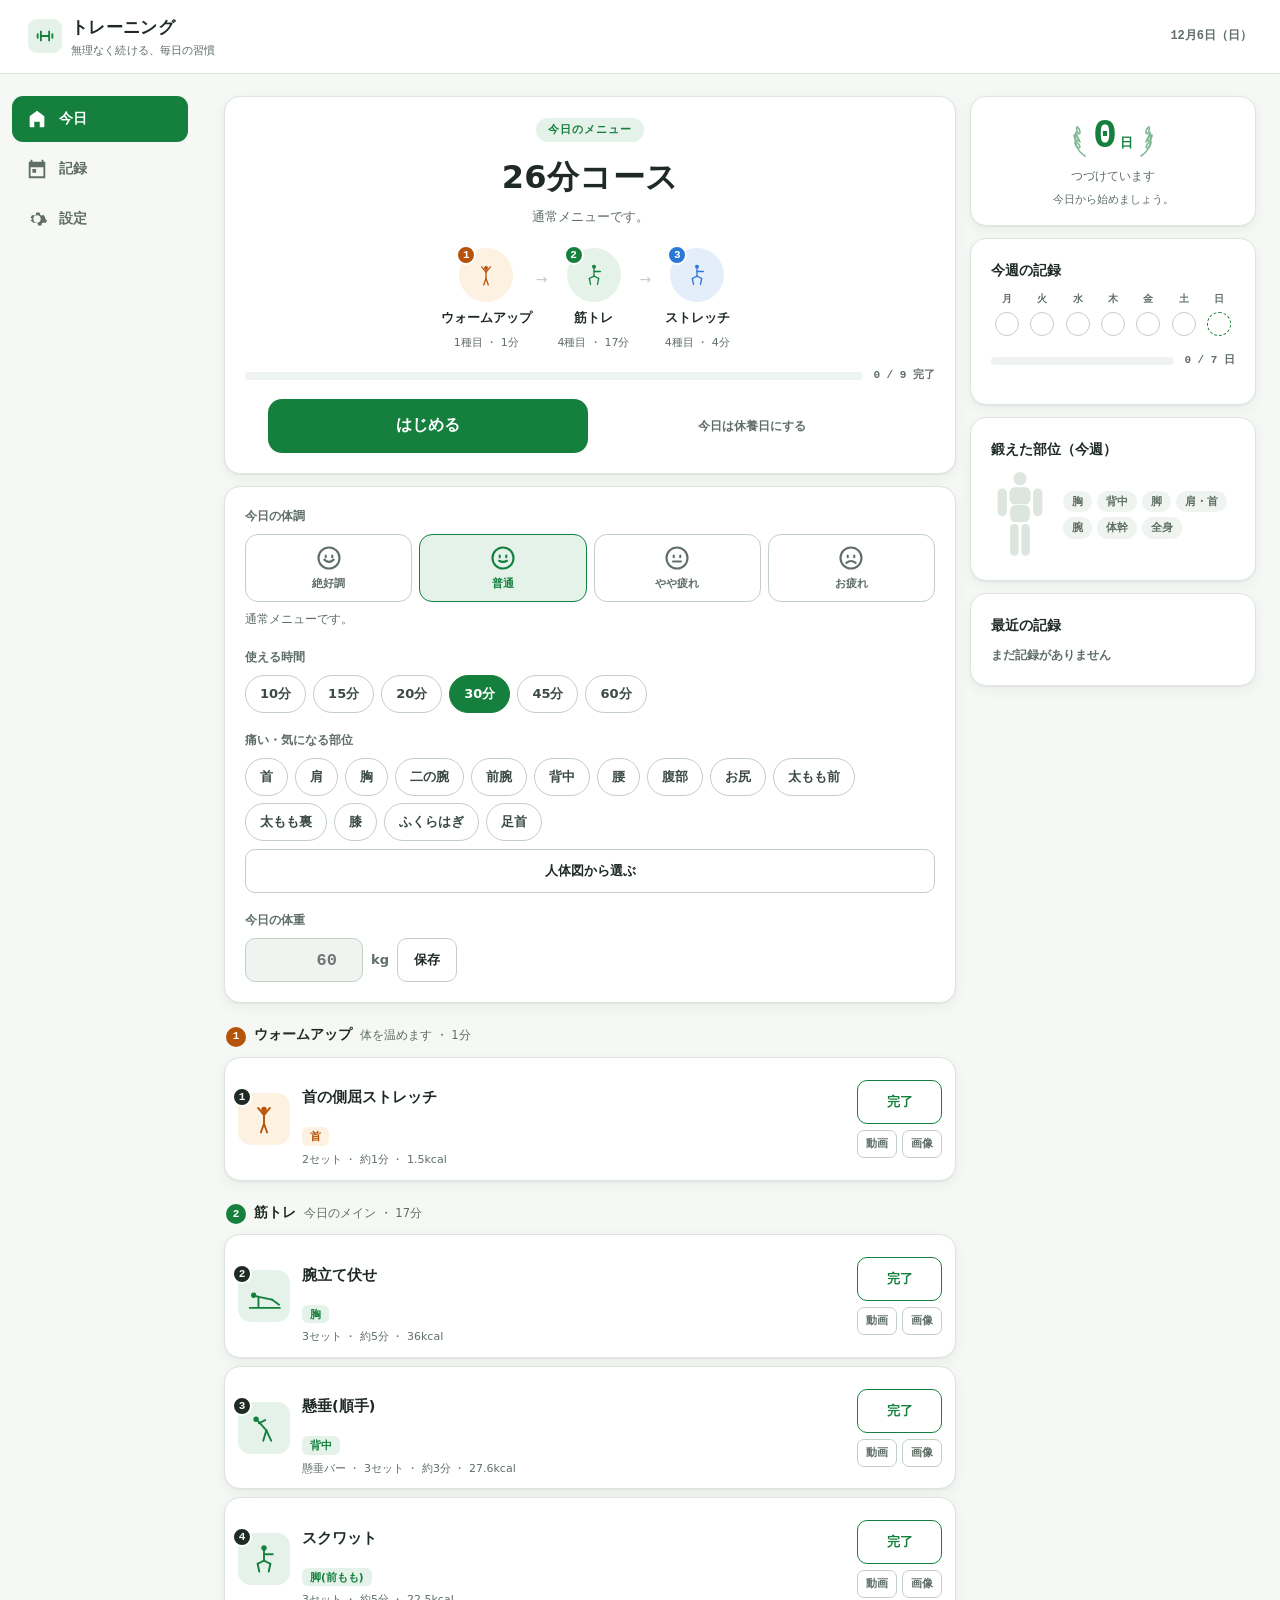
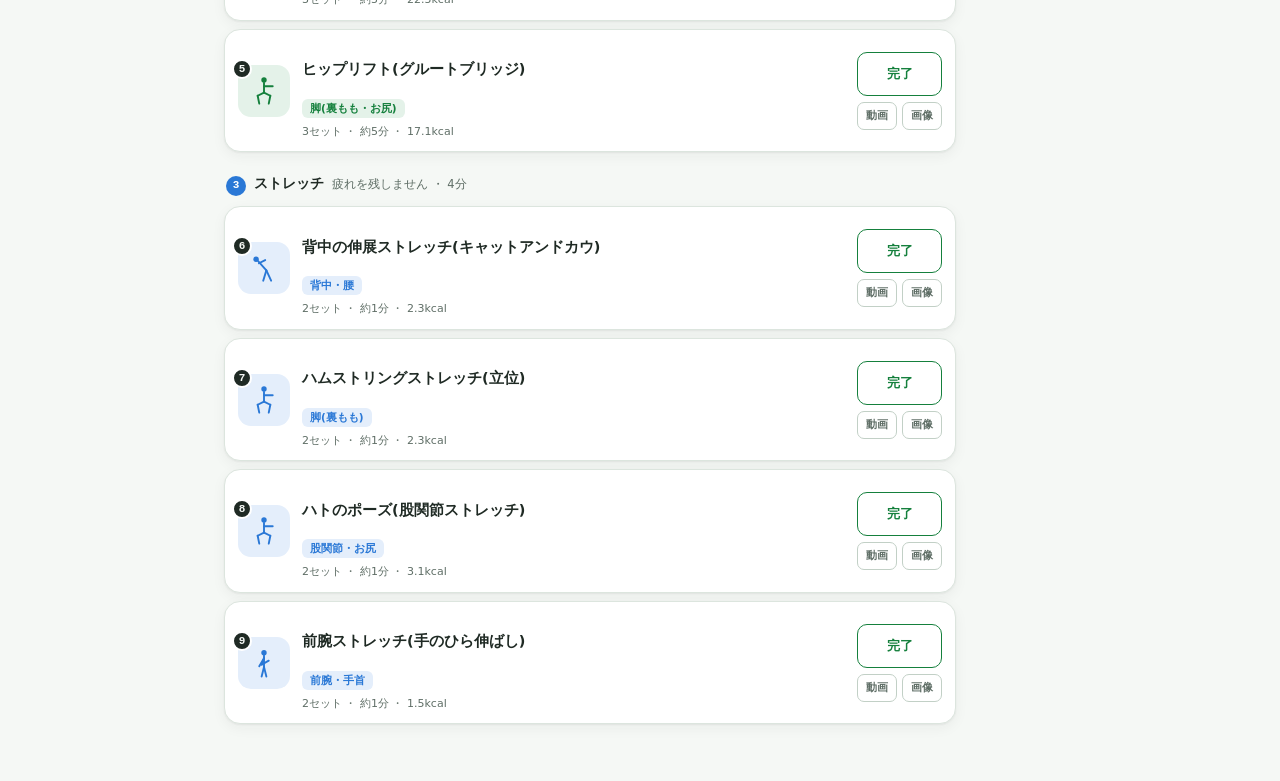
==== index.html @ 8ac650bc "update 2026-09-13 16:05" ====
<!DOCTYPE html>
<html lang="ja">
<head>
<meta charset="UTF-8">
<meta name="viewport" content="width=device-width, initial-scale=1, viewport-fit=cover">
<meta name="theme-color" content="#F5F8F5">
<meta name="description" content="筋トレ・ストレッチ・有酸素運動の日々のトレーニングを管理するアプリ">
<meta name="robots" content="noindex, nofollow">
<title>筋トレ・ストレッチ管理</title>
<link rel="manifest" href="manifest.json">
<link rel="icon" href="icons/icon.svg" type="image/svg+xml">
<link rel="apple-touch-icon" href="icons/icon-180.png">
<meta name="apple-mobile-web-app-capable" content="yes">
<meta name="apple-mobile-web-app-status-bar-style" content="default">
<meta name="apple-mobile-web-app-title" content="トレーニング">
<script>
  // 描画前にテーマを当てる。IndexedDB は非同期で間に合わないため、
  // 表示用の値だけ localStorage に写しておく（実体の設定は storage.js 側）。
  try {
    var t = localStorage.getItem("theme") || "light";
    if (t !== "light") document.documentElement.dataset.theme = t;
  } catch (e) { /* プライベートモード等では既定のライトのまま */ }
</script>
<link rel="stylesheet" href="css/style.css?v=20260913160555">
</head>
<body>

<header class="appbar">
  <div class="appbar__brand">
    <span class="appbar__mark" aria-hidden="true">
      <svg viewBox="0 0 24 24"><path d="M4 10v4M20 10v4M7.5 7v10M16.5 7v10M7.5 12h9"/></svg>
    </span>
    <span class="appbar__names">
      <span class="appbar__title">トレーニング</span>
      <span class="appbar__tag">無理なく続ける、毎日の習慣</span>
    </span>
  </div>
  <div class="appbar__today" id="appbar-today"></div>
</header>

<div class="shell">

  <nav class="nav" aria-label="画面切り替え">
    <button type="button" class="nav__item is-active" data-view="today">
      <span class="nav__icon" aria-hidden="true">
        <svg viewBox="0 0 24 24"><path d="M12 3l8 6v11a1 1 0 0 1-1 1h-4v-6H9v6H5a1 1 0 0 1-1-1V9z"/></svg>
      </span>
      <span class="nav__label">今日</span>
    </button>
    <button type="button" class="nav__item" data-view="history">
      <span class="nav__icon" aria-hidden="true">
        <svg viewBox="0 0 24 24"><path d="M7 2v2h10V2h2v2h2v18H3V4h2V2zm12 8H5v10h14zM7 12h4v4H7z"/></svg>
      </span>
      <span class="nav__label">記録</span>
    </button>
    <button type="button" class="nav__item" data-view="settings">
      <span class="nav__icon" aria-hidden="true">
        <svg viewBox="0 0 24 24"><path d="M12 8a4 4 0 1 0 0 8 4 4 0 0 0 0-8zm9 4l2 1.5-1.6 2.8-2.4-.6a7.6 7.6 0 0 1-1.7 1l-.4 2.4h-3.8l-.4-2.4a7.6 7.6 0 0 1-1.7-1l-2.4.6L5 13.5 7 12l-2-1.5 1.6-2.8 2.4.6a7.6 7.6 0 0 1 1.7-1L11.1 5h3.8l.4 2.3c.6.25 1.2.6 1.7 1l2.4-.6L21 10.5z"/></svg>
      </span>
      <span class="nav__label">設定</span>
    </button>
  </nav>

  <main class="content">

    <!-- ============================================================ -->
    <!-- 今日                                                          -->
    <!-- ============================================================ -->
    <section class="view is-active" id="view-today">
      <div class="today-grid">

        <div class="today-main">

          <!-- コースカード：迷わず始めるための入口 -->
          <section class="course" id="course-card">
            <p class="course__badge">今日のメニュー</p>
            <h2 class="course__title" id="course-title">—</h2>
            <p class="course__sub" id="course-sub"></p>

            <ol class="flow" id="course-flow"></ol>

            <div class="course__progress">
              <div class="progress" role="progressbar" aria-valuemin="0" aria-valuemax="100">
                <div class="progress__bar" id="course-progress"></div>
              </div>
              <span class="progress__label" id="course-progress-label"></span>
            </div>

            <button type="button" class="btn btn--cta" id="start-btn">はじめる</button>
            <button type="button" class="btn btn--quiet" id="rest-btn">今日は休養日にする</button>
          </section>

          <!-- 体調・時間・痛み・体重 -->
          <section class="panel">
            <div class="field">
              <span class="field__label">今日の体調</span>
              <div class="face-row" id="chips-condition"></div>
              <p class="field__hint" id="condition-hint"></p>
            </div>

            <div class="field">
              <span class="field__label">使える時間</span>
              <div class="chip-row" id="chips-time"></div>
            </div>

            <div class="field">
              <span class="field__label">痛い・気になる部位</span>
              <div class="chip-row" id="chips-pain"></div>
              <button type="button" class="btn btn--outline btn--wide" id="open-body-map-btn">
                人体図から選ぶ
              </button>
            </div>

            <div class="field">
              <span class="field__label">今日の体重</span>
              <div class="input-row">
                <input type="number" id="weight-input" inputmode="decimal" step="0.1"
                       min="20" max="250" placeholder="60.0" autocomplete="off">
                <span class="input-unit">kg</span>
                <button id="save-weight-btn" class="btn btn--outline">保存</button>
              </div>
            </div>
          </section>

          <!-- 種目リスト（フェーズごとに区切る） -->
          <div id="session-list"></div>
        </div>

        <!-- 継続を実感させるサイド情報 -->
        <aside class="today-side">
          <section class="panel panel--streak">
            <div class="streak">
              <span class="streak__leaf streak__leaf--l" id="laurel-l" aria-hidden="true"></span>
              <span class="streak__num" id="stat-streak">0</span>
              <span class="streak__unit">日</span>
              <span class="streak__leaf streak__leaf--r" id="laurel-r" aria-hidden="true"></span>
            </div>
            <p class="streak__label">つづけています</p>
            <p class="streak__note" id="streak-note"></p>
          </section>

          <section class="panel">
            <h3 class="panel__title">今週の記録</h3>
            <div class="week" id="week-dots"></div>
            <div class="course__progress">
              <div class="progress"><div class="progress__bar" id="week-progress"></div></div>
              <span class="progress__label" id="week-label"></span>
            </div>
          </section>

          <section class="panel">
            <h3 class="panel__title">鍛えた部位（今週）</h3>
            <div class="bodystat">
              <div class="bodystat__fig" id="week-bodymap"></div>
              <ul class="bodystat__list" id="week-regions"></ul>
            </div>
          </section>

          <section class="panel">
            <h3 class="panel__title">最近の記録</h3>
            <ul class="recent" id="recent-list"></ul>
          </section>
        </aside>

      </div>
    </section>

    <!-- ============================================================ -->
    <!-- 記録                                                          -->
    <!-- ============================================================ -->
    <section class="view" id="view-history">

      <section class="panel panel--cal">
        <div class="cal__head">
          <button type="button" class="icon-btn" id="cal-prev" aria-label="前の月">‹</button>
          <h2 class="cal__title" id="cal-title">—</h2>
          <button type="button" class="icon-btn" id="cal-next" aria-label="次の月">›</button>
          <button type="button" class="btn btn--outline btn--sm" id="cal-today">今日</button>
        </div>
        <div class="cal" id="calendar"></div>
        <ul class="cal__legend">
          <li><i class="dot dot--strength"></i>筋トレ</li>
          <li><i class="dot dot--stretch"></i>ストレッチ</li>
          <li><i class="dot dot--rest"></i>休養日</li>
          <li><i class="dot dot--pain"></i>痛みあり</li>
        </ul>
      </section>

      <div class="hist-side">

      <section class="panel">
        <h2 class="panel__title">この月の記録</h2>
        <div class="kpi-row" id="kpi-row"></div>
      </section>

      <section class="panel panel--range">
        <span class="field__label">グラフの期間</span>
        <div class="chip-row" id="chips-range"></div>
      </section>

      <section class="panel">
        <h2 class="panel__title">体重の推移</h2>
        <div class="chart-wrap" id="chart-weight"></div>
      </section>

      <section class="panel">
        <h2 class="panel__title">消費カロリーの推移</h2>
        <div class="chart-wrap" id="chart-calories"></div>
      </section>

      <section class="panel">
        <h2 class="panel__title">部位バランス</h2>
        <p class="field__hint">鍛えた部位の偏りを確認できます。少ない部位は設定で優先しましょう。</p>
        <div class="chart-wrap" id="chart-balance"></div>
      </section>

      </div><!-- /.hist-side -->

      <section class="panel panel--history">
        <h2 class="panel__title">実施履歴</h2>
        <div class="history-list" id="history-list"></div>
      </section>
    </section>

    <!-- ============================================================ -->
    <!-- 設定                                                          -->
    <!-- ============================================================ -->
    <section class="view" id="view-settings">
      <section class="panel">
        <div class="field">
          <span class="field__label">ふだん使える時間</span>
          <div class="chip-row" id="chips-default-time"></div>
        </div>
        <div class="field">
          <span class="field__label">鍛えたい部位（筋トレ）</span>
          <div class="chip-row" id="chips-strength-category"></div>
        </div>
        <div class="field">
          <span class="field__label">柔らかくしたい部位（ストレッチ）</span>
          <div class="chip-row" id="chips-stretch-category"></div>
        </div>
        <div class="field">
          <span class="field__label">目的</span>
          <div class="chip-row" id="chips-purpose"></div>
        </div>
        <div class="field">
          <span class="field__label">使える道具</span>
          <div class="chip-row" id="chips-equipment"></div>
        </div>
        <p class="field__hint">
          何も選ばない項目は絞り込みなし（すべて対象）になります。設定は自動保存されます。
        </p>
      </section>

      <section class="panel">
        <h2 class="panel__title">表示</h2>
        <div class="field">
          <span class="field__label">配色</span>
          <div class="chip-row" id="chips-theme"></div>
          <p class="field__hint">
            既定はライトです。「OSに合わせる」を選んだときだけ、
            端末のダークモード設定に追従します。
          </p>
        </div>
      </section>

      <section class="panel">
        <h2 class="panel__title">データの管理</h2>
        <p class="field__hint">
          記録はこの端末の中だけに保存されています。別の端末へ移すときや
          バックアップにはエクスポートを使ってください。
        </p>
        <div class="btn-row">
          <button type="button" class="btn btn--outline" id="export-btn">エクスポート</button>
          <button type="button" class="btn btn--outline" id="import-btn">インポート</button>
          <input type="file" id="import-file" accept="application/json,.json" hidden>
        </div>
        <p class="field__hint" id="storage-info"></p>
      </section>
    </section>

  </main>
</div>

<!-- ============ 人体図モーダル ============ -->
<div class="modal" id="body-modal" aria-hidden="true">
  <div class="modal__backdrop" id="body-modal-backdrop"></div>
  <div class="modal__panel" role="dialog" aria-modal="true" aria-label="痛い部位を人体図から選択">
    <div class="modal__header">
      <h2 class="modal__title">気になる部位を選択</h2>
      <button type="button" class="btn btn--solid" id="close-body-map-btn">完了</button>
    </div>

    <div class="side-toggle" role="tablist">
      <button type="button" class="side-toggle__btn is-active" data-side="front">前面</button>
      <button type="button" class="side-toggle__btn" data-side="back">背面</button>
    </div>

    <p class="modal__hint" id="hover-label">部位をタップして選択してください</p>

    <div class="body-figure">
      <!-- 前面：各領域は重ならないよう6単位以上あけてある（当たり判定の拡張ぶんを確保） -->
      <svg id="svg-front" class="body-svg is-active" viewBox="0 0 160 340"
           xmlns="http://www.w3.org/2000/svg" aria-label="人体図（前面）">
        <g class="silhouette" aria-hidden="true">
          <circle cx="80" cy="20" r="15"></circle>
          <rect x="70" y="30" width="20" height="28" rx="8"></rect>
          <rect x="54" y="52" width="52" height="98" rx="14"></rect>
          <ellipse cx="36" cy="60" rx="16" ry="13"></ellipse>
          <ellipse cx="124" cy="60" rx="16" ry="13"></ellipse>
          <rect x="22" y="56" width="20" height="74" rx="10"></rect>
          <rect x="118" y="56" width="20" height="74" rx="10"></rect>
          <rect x="20" y="120" width="18" height="60" rx="9"></rect>
          <rect x="122" y="120" width="18" height="60" rx="9"></rect>
          <rect x="52" y="140" width="56" height="34" rx="14"></rect>
          <rect x="54" y="150" width="22" height="92" rx="11"></rect>
          <rect x="84" y="150" width="22" height="92" rx="11"></rect>
          <circle cx="65" cy="234" r="13"></circle>
          <circle cx="95" cy="234" r="13"></circle>
          <rect x="57" y="240" width="16" height="66" rx="8"></rect>
          <rect x="87" y="240" width="16" height="66" rx="8"></rect>
          <rect x="54" y="298" width="22" height="22" rx="6"></rect>
          <rect x="84" y="298" width="22" height="22" rx="6"></rect>
        </g>
        <rect class="region" data-region="首" x="66" y="36" width="28" height="16" rx="6"></rect>
        <ellipse class="region" data-region="肩" cx="36" cy="60" rx="14" ry="11"></ellipse>
        <ellipse class="region" data-region="肩" cx="124" cy="60" rx="14" ry="11"></ellipse>
        <rect class="region" data-region="胸" x="56" y="56" width="48" height="42" rx="10"></rect>
        <rect class="region" data-region="二の腕" x="22" y="77" width="20" height="48" rx="10"></rect>
        <rect class="region" data-region="二の腕" x="118" y="77" width="20" height="48" rx="10"></rect>
        <rect class="region" data-region="前腕" x="20" y="131" width="18" height="44" rx="9"></rect>
        <rect class="region" data-region="前腕" x="122" y="131" width="18" height="44" rx="9"></rect>
        <rect class="region" data-region="腹部" x="58" y="104" width="44" height="42" rx="10"></rect>
        <rect class="region" data-region="太もも前" x="54" y="152" width="22" height="62" rx="11"></rect>
        <rect class="region" data-region="太もも前" x="84" y="152" width="22" height="62" rx="11"></rect>
        <circle class="region" data-region="膝" cx="65" cy="234" r="12"></circle>
        <circle class="region" data-region="膝" cx="95" cy="234" r="12"></circle>
        <rect class="region" data-region="足首" x="54" y="300" width="22" height="20" rx="6"></rect>
        <rect class="region" data-region="足首" x="84" y="300" width="22" height="20" rx="6"></rect>
      </svg>

      <!-- 背面 -->
      <svg id="svg-back" class="body-svg" viewBox="0 0 160 340"
           xmlns="http://www.w3.org/2000/svg" aria-label="人体図（背面）">
        <g class="silhouette" aria-hidden="true">
          <circle cx="80" cy="20" r="15"></circle>
          <rect x="70" y="30" width="20" height="28" rx="8"></rect>
          <rect x="54" y="52" width="52" height="98" rx="14"></rect>
          <ellipse cx="36" cy="60" rx="16" ry="13"></ellipse>
          <ellipse cx="124" cy="60" rx="16" ry="13"></ellipse>
          <rect x="22" y="56" width="20" height="74" rx="10"></rect>
          <rect x="118" y="56" width="20" height="74" rx="10"></rect>
          <rect x="20" y="120" width="18" height="60" rx="9"></rect>
          <rect x="122" y="120" width="18" height="60" rx="9"></rect>
          <rect x="52" y="140" width="56" height="34" rx="14"></rect>
          <rect x="54" y="150" width="22" height="92" rx="11"></rect>
          <rect x="84" y="150" width="22" height="92" rx="11"></rect>
          <circle cx="65" cy="234" r="13"></circle>
          <circle cx="95" cy="234" r="13"></circle>
          <rect x="57" y="240" width="16" height="66" rx="8"></rect>
          <rect x="87" y="240" width="16" height="66" rx="8"></rect>
          <rect x="54" y="298" width="22" height="22" rx="6"></rect>
          <rect x="84" y="298" width="22" height="22" rx="6"></rect>
        </g>
        <rect class="region" data-region="首" x="66" y="36" width="28" height="16" rx="6"></rect>
        <ellipse class="region" data-region="肩" cx="36" cy="60" rx="14" ry="11"></ellipse>
        <ellipse class="region" data-region="肩" cx="124" cy="60" rx="14" ry="11"></ellipse>
        <rect class="region" data-region="二の腕" x="22" y="77" width="20" height="48" rx="10"></rect>
        <rect class="region" data-region="二の腕" x="118" y="77" width="20" height="48" rx="10"></rect>
        <rect class="region" data-region="背中" x="56" y="56" width="48" height="48" rx="10"></rect>
        <rect class="region" data-region="腰" x="58" y="110" width="44" height="32" rx="10"></rect>
        <rect class="region" data-region="お尻" x="54" y="148" width="52" height="34" rx="14"></rect>
        <rect class="region" data-region="太もも裏" x="54" y="188" width="22" height="62" rx="11"></rect>
        <rect class="region" data-region="太もも裏" x="84" y="188" width="22" height="62" rx="11"></rect>
        <rect class="region" data-region="ふくらはぎ" x="55" y="256" width="20" height="50" rx="9"></rect>
        <rect class="region" data-region="ふくらはぎ" x="85" y="256" width="20" height="50" rx="9"></rect>
      </svg>
    </div>

    <div class="modal__selected" id="modal-selected"></div>
  </div>
</div>

<!-- 音声ガイド：今日のメニューを通しで進める画面 -->
<div class="session" id="session" hidden>
  <div class="session__panel" role="dialog" aria-modal="true" aria-label="音声ガイド">

    <header class="session__bar">
      <span class="session__phase" id="session-phase"></span>
      <span class="session__count" id="session-count"></span>
      <button type="button" class="session__close" id="session-close" aria-label="ガイドを終了">終了</button>
    </header>

    <div class="progress progress--session" role="progressbar" aria-valuemin="0" aria-valuemax="100">
      <div class="progress__bar" id="session-progress"></div>
    </div>

    <div class="session__stage" id="session-stage">
      <p class="session__kind" id="session-kind"></p>
      <h2 class="session__name" id="session-name">—</h2>
      <p class="session__detail" id="session-detail"></p>
      <div class="session__timer" id="session-timer">—</div>
      <div class="session__art" id="session-art" aria-hidden="true"></div>
    </div>

    <div class="session__controls">
      <button type="button" class="btn btn--quiet session__side" id="session-back">前の種目</button>
      <button type="button" class="btn btn--cta session__main" id="session-main">一時停止</button>
      <button type="button" class="btn btn--quiet session__side" id="session-skip">スキップ</button>
    </div>

    <div class="session__foot">
      <span class="session__voice" id="session-voice"></span>
      <button type="button" class="link-btn" id="session-mute" aria-pressed="false">音声を止める</button>
    </div>

  </div>
</div>

<div id="toast" class="toast" role="status" aria-live="polite"></div>

<script type="module" src="js/app.js?v=20260913160555"></script>
</body>
</html>
---- css/style.css ----
/* =========================================================================
   筋トレ・ストレッチ管理
   モバイル＝迷わず始める / PC＝振り返る、という役割分担で設計している。
   配色はライト・ダークとも WCAG AA（4.5:1）を満たすよう検証済み。
   ========================================================================= */

:root {
  color-scheme: light;

  --ink: #1F2A24;          /* 14.8:1 on surface */
  --ink-soft: #3B4A42;
  --ink-muted: #5F6E66;    /* 5.0:1 on canvas */
  --canvas: #F5F8F5;
  --surface: #FFFFFF;
  --surface-2: #EFF4F0;
  --accent: #15803D;       /* 白文字で 5.0:1 / canvas 上の文字として 4.7:1 */
  --accent-strong: #0E6B31;
  --accent-wash: #E4F2E9;
  --on-accent: #FFFFFF;
  --danger: #C0392B;
  --danger-wash: #FCEBE9;
  --warn-wash: #FFF6E5;
  --warn-ink: #8A5A00;
  --warn-line: #E0A82E;
  --border: #DCE5DE;
  --border-strong: #C2D0C6;

  /* データ可視化（検証済み） */
  --viz-weight: #2a78d6;
  --viz-calories: #eb6834;
  --viz-volume: #15803D;
  --viz-grid: #E6ECE7;
  --dot-strength: #15803D;
  --dot-stretch: #2a78d6;
  --dot-rest: #A9B6AE;
  --dot-pain: #C0392B;

  /* フェーズの色分け（ウォームアップ＝暖色 / クールダウン＝寒色） */
  --tag-warm: #B45309;   /* 白背景で 4.9:1 */
  --wash-warm: #FDF1E1;
  --tag-cool: #2a78d6;
  --wash-cool: #E4EEFB;

  --font-body: "Inter", "Yu Gothic UI", "Hiragino Sans", system-ui, sans-serif;
  --font-num: "Space Mono", ui-monospace, "Consolas", monospace;

  --radius: 16px;
  --radius-sm: 10px;
  --nav-h: 62px;
  --tap: 44px;
  --shadow: 0 1px 2px rgba(31, 42, 36, 0.06), 0 4px 14px rgba(31, 42, 36, 0.05);
}

/* OS の設定には既定では追従しない。
   利用者が設定で「OSに合わせる」を選んだときだけ、この指定が効く。
   ジムなど明るい場所で使うことを想定し、既定はライトにしている。 */
@media (prefers-color-scheme: dark) {
  :root[data-theme="auto"] {
    color-scheme: dark;
    --ink: #E8EFE9;        /* 13.6:1 on surface */
    --ink-soft: #C2CDC5;
    --ink-muted: #97A69D;  /* 6.3:1 on surface */
    --canvas: #121815;
    --surface: #1B2420;
    --surface-2: #232E29;
    --accent: #34D26F;
    --accent-strong: #4ADE80;
    --accent-wash: #1E3A29;
    --on-accent: #0A1410;
    --danger: #E66767;
    --danger-wash: #3A2220;
    --warn-wash: #38301A;
    --warn-ink: #FFD98A;
    --warn-line: #B8891F;
    --border: #2E3A34;
    --border-strong: #3F4E46;

    --viz-weight: #3987e5;
    --viz-calories: #d95926;
    --viz-volume: #25AE5C;
    --viz-grid: #2E3A34;
    --dot-strength: #25AE5C;
    --dot-stretch: #3987e5;
    --dot-rest: #61706A;
    --dot-pain: #E66767;
    --tag-warm: #E0A85C; --wash-warm: #33291B;
    --tag-cool: #6FA8ED; --wash-cool: #1E2A3A;
    --shadow: 0 1px 2px rgba(0, 0, 0, 0.3), 0 4px 14px rgba(0, 0, 0, 0.25);
  }
}

:root[data-theme="dark"] {
  color-scheme: dark;
  --ink: #E8EFE9; --ink-soft: #C2CDC5; --ink-muted: #97A69D;
  --canvas: #121815; --surface: #1B2420; --surface-2: #232E29;
  --accent: #34D26F; --accent-strong: #4ADE80; --accent-wash: #1E3A29;
  --on-accent: #0A1410; --danger: #E66767; --danger-wash: #3A2220;
  --warn-wash: #38301A; --warn-ink: #FFD98A; --warn-line: #B8891F;
  --border: #2E3A34; --border-strong: #3F4E46;
  --viz-weight: #3987e5; --viz-calories: #d95926; --viz-volume: #25AE5C;
  --viz-grid: #2E3A34; --dot-strength: #25AE5C; --dot-stretch: #3987e5;
  --dot-rest: #61706A; --dot-pain: #E66767;
  --tag-warm: #E0A85C; --wash-warm: #33291B;
  --tag-cool: #6FA8ED; --wash-cool: #1E2A3A;
  --shadow: 0 1px 2px rgba(0,0,0,.3), 0 4px 14px rgba(0,0,0,.25);
}

* { box-sizing: border-box; }

@media (prefers-reduced-motion: reduce) {
  *, *::before, *::after {
    animation-duration: .001ms !important; transition-duration: .001ms !important;
  }
}

html { -webkit-text-size-adjust: 100%; }

body {
  margin: 0;
  min-height: 100vh;
  background: var(--canvas);
  color: var(--ink);
  font-family: var(--font-body);
  font-size: 15px;
  line-height: 1.6;
  -webkit-font-smoothing: antialiased;
  overscroll-behavior-y: none;
}

button, input { font-family: inherit; font-size: inherit; color: inherit; }
h1, h2, h3, p, ol, ul { margin: 0; }
ol, ul { list-style: none; padding: 0; }

:focus-visible { outline: 2px solid var(--accent); outline-offset: 2px; }

/* ---------------- ヘッダー ---------------- */

.appbar {
  position: sticky; top: 0; z-index: 30;
  display: flex; align-items: center; justify-content: space-between; gap: 12px;
  padding: calc(10px + env(safe-area-inset-top, 0px)) 16px 10px;
  background: var(--surface);
  border-bottom: 1px solid var(--border);
}

.appbar__brand { display: flex; align-items: center; gap: 9px; }

.appbar__mark {
  width: 30px; height: 30px; border-radius: 9px;
  background: var(--accent-wash);
  display: grid; place-items: center;
}
.appbar__mark svg {
  width: 19px; height: 19px;
  fill: none; stroke: var(--accent); stroke-width: 2;
  stroke-linecap: round;
}

.appbar__title { font-size: 15px; font-weight: 700; letter-spacing: .02em; }

.appbar__names { display: flex; flex-direction: column; gap: 1px; }
.appbar__tag { font-size: 10.5px; color: var(--ink-muted); letter-spacing: .01em; }

.appbar__today {
  font-family: var(--font-num); font-size: 12px; font-weight: 700;
  color: var(--ink-muted); white-space: nowrap;
}

/* ---------------- シェル / ナビ ---------------- */

.nav {
  position: fixed; left: 0; right: 0; bottom: 0; z-index: 40;
  display: grid; grid-template-columns: repeat(3, 1fr);
  background: var(--surface);
  border-top: 1px solid var(--border);
  padding-bottom: env(safe-area-inset-bottom, 0px);
}

.nav__item {
  appearance: none; border: 0; background: none;
  min-height: var(--nav-h);
  display: flex; flex-direction: column; align-items: center; justify-content: center; gap: 3px;
  color: var(--ink-muted); cursor: pointer; transition: color .15s;
}
.nav__item.is-active { color: var(--accent); }
.nav__icon svg { width: 22px; height: 22px; fill: currentColor; display: block; }
.nav__label { font-size: 11px; font-weight: 700; }

.content {
  padding: 14px 14px calc(var(--nav-h) + env(safe-area-inset-bottom, 0px) + 22px);
  max-width: 1180px; margin: 0 auto;
}

.view { display: none; }
.view.is-active { display: block; animation: fade .18s ease-out; }
@keyframes fade { from { opacity: 0; transform: translateY(4px); } to { opacity: 1; transform: none; } }

.section-title {
  font-size: 13px; font-weight: 700; color: var(--ink-muted);
  margin: 18px 2px 9px;
}

/* ---------------- パネル ---------------- */

.panel {
  background: var(--surface);
  border: 1px solid var(--border);
  border-radius: var(--radius);
  padding: 16px;
  margin-bottom: 12px;
  box-shadow: var(--shadow);
}

.panel__title { font-size: 14px; font-weight: 700; margin-bottom: 10px; }

.field { margin-bottom: 18px; }
.field:last-child { margin-bottom: 0; }

.field__label {
  display: block; font-size: 12px; font-weight: 700;
  color: var(--ink-muted); margin-bottom: 8px;
}

.field__hint { margin-top: 8px; font-size: 12px; line-height: 1.65; color: var(--ink-muted); }

/* ---------------- コースカード（今日の入口） ---------------- */

.course {
  background: var(--surface);
  border: 1px solid var(--border);
  border-radius: var(--radius);
  padding: 20px 16px 16px;
  margin-bottom: 12px;
  box-shadow: var(--shadow);
  text-align: center;
}

.course.is-rest { background: var(--surface-2); }

.course__badge {
  display: inline-block;
  font-size: 11px; font-weight: 700; letter-spacing: .08em;
  color: var(--accent);
  background: var(--accent-wash);
  border-radius: 999px; padding: 3px 12px;
}

.course__title {
  font-size: 27px; font-weight: 800; letter-spacing: .01em;
  margin: 10px 0 4px;
}

.course__sub { font-size: 13px; color: var(--ink-muted); }

/* 3ステップのフロー：番号で順序を明示する */
.flow {
  display: flex; align-items: flex-start; justify-content: center;
  gap: 4px; margin: 20px 0 6px; flex-wrap: wrap;
}

.flow__step {
  display: flex; flex-direction: column; align-items: center; gap: 6px;
  min-width: 84px; position: relative;
}

.flow__disc {
  width: 54px; height: 54px; border-radius: 50%;
  display: grid; place-items: center; position: relative;
  background: var(--accent-wash);
}
.flow__disc svg { width: 28px; height: 28px; }
.flow__disc .pose__head { fill: var(--accent); }
.flow__disc .pose__line {
  fill: none; stroke: var(--accent); stroke-width: 2.2;
  stroke-linecap: round; stroke-linejoin: round;
}

.flow__step--warmup .flow__disc { background: var(--wash-warm); }
.flow__step--warmup .flow__disc .pose__head { fill: var(--tag-warm); }
.flow__step--warmup .flow__disc .pose__line { stroke: var(--tag-warm); }
.flow__step--cooldown .flow__disc { background: var(--wash-cool); }
.flow__step--cooldown .flow__disc .pose__head { fill: var(--tag-cool); }
.flow__step--cooldown .flow__disc .pose__line { stroke: var(--tag-cool); }

.flow__num {
  position: absolute; top: -3px; left: -3px;
  width: 20px; height: 20px; border-radius: 50%;
  background: var(--accent); color: var(--on-accent);
  font-family: var(--font-num); font-size: 11px; font-weight: 700;
  display: grid; place-items: center;
  border: 2px solid var(--surface);
}
.flow__step--warmup .flow__num { background: var(--tag-warm); color: #FFFFFF; }
.flow__step--cooldown .flow__num { background: var(--tag-cool); color: #FFFFFF; }

.flow__label { font-size: 12.5px; font-weight: 700; }
.flow__meta { font-size: 11px; color: var(--ink-muted); }
.flow__arrow {
  align-self: flex-start; color: var(--border-strong);
  font-size: 14px; line-height: 1; margin-top: 24px;
}

/* 進捗 */
.course__progress { display: flex; align-items: center; gap: 10px; margin: 16px 0 14px; }

.progress {
  flex: 1; height: 8px; border-radius: 999px;
  background: var(--surface-2); overflow: hidden;
}
.progress__bar {
  height: 100%; width: 0%; border-radius: 999px;
  background: var(--accent); transition: width .35s ease-out;
}
.progress__label {
  font-family: var(--font-num); font-size: 11px; font-weight: 700;
  color: var(--ink-muted); white-space: nowrap;
}

/* ---------------- ボタン ---------------- */

.btn {
  appearance: none; min-height: var(--tap); padding: 0 16px;
  border-radius: var(--radius-sm); border: 1px solid transparent;
  font-size: 13px; font-weight: 700; cursor: pointer;
  display: inline-flex; align-items: center; justify-content: center; gap: 6px;
  transition: background .15s, border-color .15s, color .15s, transform .08s;
}
.btn:active { transform: scale(.985); }

.btn--cta {
  width: 100%; min-height: 54px; font-size: 16px;
  border-radius: 14px;
  background: var(--accent); color: var(--on-accent);
}
.btn--cta:hover { background: var(--accent-strong); }
.btn--cta:disabled { background: var(--surface-2); color: var(--ink-muted); cursor: default; }

.btn--quiet {
  width: 100%; margin-top: 8px; min-height: 40px;
  background: none; color: var(--ink-muted); font-weight: 600; font-size: 12px;
}
.btn--quiet:hover { color: var(--accent); }
.btn--quiet.is-on { color: var(--accent); background: var(--accent-wash); }

.btn--outline { background: var(--surface); border-color: var(--border-strong); color: var(--ink); }
.btn--outline:hover { border-color: var(--accent); color: var(--accent); }

.btn--wide { width: 100%; margin-top: 8px; }
.btn--sm { min-height: 34px; padding: 0 11px; font-size: 12px; }
.btn-row { display: flex; flex-wrap: wrap; gap: 8px; }

.icon-btn {
  appearance: none; background: none; border: 0;
  width: 36px; height: 36px; border-radius: 9px;
  font-size: 21px; line-height: 1; color: var(--ink-muted); cursor: pointer;
}
.icon-btn:hover { background: var(--surface-2); color: var(--ink); }

/* ---------------- 体調（表情） ---------------- */

.face-row { display: grid; grid-template-columns: repeat(4, 1fr); gap: 7px; }

.face {
  appearance: none; cursor: pointer;
  background: var(--surface); border: 1px solid var(--border-strong);
  border-radius: 13px; padding: 9px 3px 7px;
  display: flex; flex-direction: column; align-items: center; gap: 4px;
  transition: background .15s, border-color .15s;
  min-height: 68px;
}
.face svg { width: 28px; height: 28px; stroke: var(--ink-muted); fill: none;
  stroke-width: 1.8; stroke-linecap: round; }
.face__label { font-size: 11px; font-weight: 600; color: var(--ink-muted); }
.face:hover { border-color: var(--accent); }
.face.is-active { background: var(--accent-wash); border-color: var(--accent); }
.face.is-active svg { stroke: var(--accent); }
.face.is-active .face__label { color: var(--accent); font-weight: 700; }

/* ---------------- チップ ---------------- */

.chip-row { display: flex; flex-wrap: wrap; gap: 7px; }

.chip {
  appearance: none; min-height: 38px; padding: 0 14px;
  border-radius: 999px; border: 1px solid var(--border-strong);
  background: var(--surface); color: var(--ink-soft);
  font-size: 13px; font-weight: 600; cursor: pointer;
  transition: background .15s, border-color .15s, color .15s;
}
.chip:hover { border-color: var(--accent); }
.chip.is-active { background: var(--accent); border-color: var(--accent); color: var(--on-accent); }
.chip--pain.is-active { background: var(--danger); border-color: var(--danger); color: #FFFFFF; }

/* ---------------- 入力 ---------------- */

.input-row { display: flex; align-items: center; gap: 8px; }
.input-row input[type="number"] {
  width: 100%; max-width: 118px; min-height: var(--tap);
  padding: 8px 10px;
  background: var(--surface-2);
  border: 1px solid var(--border-strong); border-radius: var(--radius-sm);
  font-family: var(--font-num); font-size: 17px; font-weight: 700;
  text-align: right; font-variant-numeric: tabular-nums;
}
.input-unit { font-size: 13px; color: var(--ink-muted); font-weight: 600; }

/* ---------------- 種目カード ---------------- */

.cards { display: grid; grid-template-columns: 1fr; gap: 10px; }

.card {
  position: relative;
  background: var(--surface);
  border: 1px solid var(--border);
  border-radius: var(--radius);
  padding: 14px;
  overflow: hidden;
  box-shadow: var(--shadow);
  scroll-margin-top: 80px;
}

.card.is-warn { background: var(--warn-wash); border-color: var(--warn-line); }
.card.is-done { opacity: .58; }
.card.is-next { border-color: var(--accent); box-shadow: 0 0 0 2px var(--accent-wash), var(--shadow); }

.card__name-row { display: flex; flex-wrap: wrap; align-items: baseline; gap: 8px; }
.card__name { font-size: 16px; font-weight: 700; }

.card__warn {
  font-size: 11px; font-weight: 700; color: var(--warn-ink);
  background: var(--surface); border: 1px solid var(--warn-line);
  border-radius: 999px; padding: 1px 9px;
}

.card__meta { font-size: 12px; color: var(--ink-muted); margin-top: 3px; }

.card__chip {
  display: inline-block; margin-top: 9px;
  font-family: var(--font-num); font-size: 12px; font-weight: 700;
  color: var(--accent); background: var(--accent-wash);
  border-radius: 8px; padding: 3px 10px;
}

.card__source { font-size: 11px; color: var(--ink-muted); margin-top: 6px; }

.card__actions { display: flex; gap: 8px; margin-top: 12px; }
.card__actions .btn { flex: 1; padding: 0 10px; }
.btn--done { background: var(--accent); color: var(--on-accent); flex: 1.5 !important; }
.btn--done:hover:not(:disabled) { background: var(--accent-strong); }
.btn--done:disabled { background: var(--surface-2); color: var(--ink-muted); cursor: default; }

/* 完了マーク（控えめに、しかし気持ちよく） */
.stamp {
  position: absolute; top: 12px; right: 12px;
  width: 34px; height: 34px; border-radius: 50%;
  background: var(--accent); display: grid; place-items: center;
  opacity: 0; transform: scale(.4); pointer-events: none;
}
.stamp svg { width: 19px; height: 19px; stroke: var(--on-accent); fill: none;
  stroke-width: 2.6; stroke-linecap: round; stroke-linejoin: round; }
.stamp.show { animation: pop .42s cubic-bezier(.2,1.5,.4,1) forwards; }
.stamp--static { opacity: 1; transform: scale(1); }
@keyframes pop {
  0% { opacity: 0; transform: scale(.4); }
  60% { opacity: 1; transform: scale(1.18); }
  100% { opacity: 1; transform: scale(1); }
}

.empty-state {
  background: var(--surface); border: 1px dashed var(--border-strong);
  border-radius: var(--radius); padding: 26px 16px;
  text-align: center; font-size: 13px; color: var(--ink-muted);
}

/* ---------------- カレンダー ---------------- */

.cal__head { display: flex; align-items: center; gap: 6px; margin-bottom: 12px; }
.cal__title { flex: 1; font-size: 15px; font-weight: 700; text-align: center; }

.cal { display: grid; grid-template-columns: repeat(7, 1fr); gap: 3px; }

.cal__dow {
  text-align: center; font-size: 10px; font-weight: 700;
  color: var(--ink-muted); padding-bottom: 4px;
}
.cal__dow--sun { color: var(--danger); }
.cal__dow--sat { color: var(--viz-weight); }

.cal__day {
  appearance: none; border: 1px solid transparent; background: none;
  aspect-ratio: 1 / 1; min-height: 38px;
  border-radius: 9px; cursor: default;
  display: flex; flex-direction: column; align-items: center; justify-content: center; gap: 3px;
  padding: 2px;
}
.cal__day--pad { visibility: hidden; }
.cal__day--today { border-color: var(--accent); background: var(--accent-wash); }
.cal__day--sel { background: var(--surface-2); }

.cal__num { font-family: var(--font-num); font-size: 12px; font-weight: 700; line-height: 1; }
.cal__day--out .cal__num { color: var(--ink-muted); opacity: .45; }

.cal__dots { display: flex; gap: 2px; min-height: 6px; }

.dot { width: 6px; height: 6px; border-radius: 50%; display: inline-block; }
.dot--strength { background: var(--dot-strength); }
.dot--stretch { background: var(--dot-stretch); }
.dot--rest { background: var(--dot-rest); }
.dot--pain { background: var(--dot-pain); }

.cal__legend {
  display: flex; flex-wrap: wrap; gap: 12px;
  margin-top: 12px; padding-top: 12px;
  border-top: 1px solid var(--border);
  font-size: 11px; color: var(--ink-muted);
}
.cal__legend li { display: flex; align-items: center; gap: 5px; }

/* ---------------- KPI ---------------- */

.kpi-row { display: grid; grid-template-columns: repeat(2, 1fr); gap: 9px; }

.kpi {
  background: var(--surface-2); border-radius: var(--radius-sm); padding: 11px 12px;
}
.kpi__label { font-size: 11px; color: var(--ink-muted); }
.kpi__value {
  font-family: var(--font-num); font-size: 20px; font-weight: 700;
  font-variant-numeric: tabular-nums; line-height: 1.25;
}
.kpi__sub { font-size: 11px; color: var(--ink-muted); }

/* ---------------- グラフ ---------------- */

.chart-wrap { position: relative; width: 100%; }
.chart-svg { display: block; width: 100%; height: auto; overflow: visible; }
.chart-tick { font-family: var(--font-num); font-size: 10px; }
.chart-endlabel { font-family: var(--font-num); font-size: 11px; font-weight: 700; }
.chart-label { font-size: 11px; font-weight: 600; }
.chart-value { font-family: var(--font-num); font-size: 11px; font-weight: 700; }

.chart-empty { padding: 26px 8px; text-align: center; font-size: 13px; color: var(--ink-muted); }

.chart-tip {
  position: absolute; min-width: 118px;
  background: var(--ink); color: var(--canvas);
  border-radius: 9px; padding: 7px 10px;
  font-size: 12px; line-height: 1.45; pointer-events: none; z-index: 5;
  box-shadow: 0 6px 18px rgba(0,0,0,.22);
}
.chart-tip strong { display: block; font-size: 11px; opacity: .75; font-weight: 600; }
.chart-tip span { font-family: var(--font-num); font-weight: 700; }

.panel--range { display: flex; flex-direction: column; gap: 8px; }
.panel--range .field__label { margin-bottom: 0; }

/* ---------------- 履歴 ---------------- */

.history-list { display: flex; flex-direction: column; gap: 8px; }

.history-item {
  border: 1px solid var(--border); border-radius: var(--radius-sm);
  padding: 11px 12px; background: var(--surface-2);
}
.history-item--rest { background: none; }
.history-item__head { display: flex; justify-content: space-between; align-items: baseline; gap: 10px; }
.history-item__date { font-size: 13px; font-weight: 700; }
.history-item__nums {
  font-family: var(--font-num); font-size: 12px; font-weight: 700;
  color: var(--ink-muted); font-variant-numeric: tabular-nums;
}
.history-item__names { font-size: 12px; color: var(--ink-muted); margin-top: 5px; line-height: 1.6; }

/* ---------------- モーダル（人体図） ---------------- */

.modal { position: fixed; inset: 0; z-index: 60; display: none; }
.modal.is-open { display: block; }
.modal__backdrop { position: absolute; inset: 0; background: rgba(10,20,15,.5); }

.modal__panel {
  position: absolute; left: 50%; bottom: 0; transform: translateX(-50%);
  width: min(520px, 100%); max-height: 92vh; overflow-y: auto;
  background: var(--surface); border-radius: 20px 20px 0 0;
  padding: 14px 16px calc(18px + env(safe-area-inset-bottom, 0px));
  animation: sheet-up .22s ease-out;
}
@keyframes sheet-up { from { transform: translate(-50%, 12%); opacity: .6; } to { transform: translate(-50%,0); opacity: 1; } }

.modal__header { display: flex; align-items: center; justify-content: space-between; gap: 12px; margin-bottom: 12px; }
.modal__title { font-size: 15px; font-weight: 700; }
.modal__hint { margin: 10px 0; text-align: center; font-size: 13px; font-weight: 700; color: var(--accent); min-height: 20px; }

.side-toggle {
  display: grid; grid-template-columns: 1fr 1fr; gap: 6px;
  background: var(--surface-2); border-radius: 12px; padding: 4px;
}
.side-toggle__btn {
  appearance: none; border: 0; background: none; min-height: 40px;
  border-radius: 9px; font-size: 13px; font-weight: 700;
  color: var(--ink-muted); cursor: pointer;
}
.side-toggle__btn.is-active { background: var(--accent); color: var(--on-accent); }

.body-figure { display: grid; place-items: center; padding: 4px 0 10px; }
.body-svg { width: min(300px, 82vw); height: auto; display: none; }
.body-svg.is-active { display: block; }
.body-svg .silhouette * { fill: var(--border); }
.body-svg .region {
  fill: var(--border-strong);
  stroke: transparent; stroke-width: 5; paint-order: stroke fill;
  cursor: pointer; transition: fill .12s;
}
.body-svg .region:hover { fill: var(--accent); fill-opacity: .55; }
.body-svg .region.is-selected { fill: var(--danger); }

.modal__selected {
  min-height: 34px; display: flex; flex-wrap: wrap; gap: 6px;
  justify-content: center; font-size: 12px; color: var(--ink-muted);
}

/* ---------------- トースト ---------------- */

.toast {
  position: fixed; left: 50%;
  bottom: calc(var(--nav-h) + env(safe-area-inset-bottom, 0px) + 16px);
  transform: translate(-50%, 16px);
  background: var(--ink); color: var(--canvas);
  padding: 11px 18px; border-radius: 999px;
  font-size: 13px; font-weight: 600;
  opacity: 0; pointer-events: none; z-index: 80;
  transition: opacity .2s, transform .2s;
  max-width: calc(100vw - 32px); text-align: center;
  box-shadow: 0 8px 24px rgba(0,0,0,.25);
}
.toast.show { opacity: 1; transform: translate(-50%, 0); }

/* 取消ボタン付きのトーストは押せる必要がある */
.toast--action {
  pointer-events: auto;
  display: inline-flex; align-items: center; gap: 14px;
  padding-right: 12px;
}
.toast__action {
  appearance: none; cursor: pointer;
  background: none; border: 0; padding: 4px 2px;
  color: inherit; font-size: 13px; font-weight: 700;
  text-decoration: underline; text-underline-offset: 3px;
  white-space: nowrap;
}
.toast__action:hover { opacity: .75; }

/* =========================================================================
   タブレット以上
   ========================================================================= */

@media (min-width: 640px) {
  .cards { grid-template-columns: repeat(2, 1fr); }
  .kpi-row { grid-template-columns: repeat(4, 1fr); }
  .panel--range { flex-direction: row; align-items: center; gap: 16px; }
  .modal__panel { bottom: auto; top: 50%; transform: translate(-50%,-50%); border-radius: 20px; }
  @keyframes sheet-up { from { transform: translate(-50%,-46%); opacity: .6; } to { transform: translate(-50%,-50%); opacity: 1; } }
}

/* =========================================================================
   PC — サイドバー。記録画面は「振り返る」ための情報密度を上げる
   ========================================================================= */

@media (min-width: 900px) {
  body { font-size: 14px; }

  .appbar { padding: 14px 28px; }
  .appbar__title { font-size: 17px; }
  .appbar__mark { width: 34px; height: 34px; }
  .appbar__mark svg { width: 22px; height: 22px; }

  .shell {
    display: grid; grid-template-columns: 200px minmax(0, 1fr);
    max-width: 1280px; margin: 0 auto;
  }

  .nav {
    position: sticky; top: 74px; align-self: start;
    display: flex; flex-direction: column; gap: 4px;
    background: none; border-top: 0; padding: 22px 12px;
  }
  .nav__item {
    flex-direction: row; justify-content: flex-start; gap: 11px;
    min-height: 46px; padding: 0 14px; border-radius: 11px;
  }
  .nav__item:hover { background: var(--surface); }
  .nav__item.is-active { background: var(--accent); color: var(--on-accent); }
  .nav__label { font-size: 14px; }

  .content { padding: 22px 24px 60px; }

  .cards { grid-template-columns: repeat(auto-fill, minmax(270px, 1fr)); gap: 12px; }
  .panel, .course { padding: 20px; }

  .course__title { font-size: 32px; }
  .btn--cta { max-width: 320px; margin: 0 auto; }
  .btn--quiet { max-width: 320px; margin: 8px auto 0; }

  /* 記録：カレンダーを主役に、分析を右カラムにまとめる。
     各カラムが独立して詰まるので、片方が長くても空白が空かない */
  #view-history { display: none; }
  #view-history.is-active {
    display: grid;
    grid-template-columns: minmax(0, 1.05fr) minmax(0, 1fr);
    grid-template-areas: "cal side" "history history";
    gap: 12px; align-items: start;
  }
  .panel--cal { grid-area: cal; margin-bottom: 0; }
  .hist-side { grid-area: side; }
  .panel--history { grid-area: history; margin-bottom: 0; }

  .cal__day { min-height: 46px; }
  .cal__num { font-size: 13px; }

  .toast { bottom: 28px; }
}

@media (min-width: 1200px) {
  .cards { grid-template-columns: repeat(3, 1fr); }
}

/* =========================================================================
   今日タブ：本体＋サイド情報
   ========================================================================= */

.today-grid { display: block; }
.today-side { margin-top: 12px; }

/* ---------------- 種目リスト ---------------- */

.phase {
  display: flex; align-items: baseline; gap: 8px;
  margin: 20px 2px 10px;
}
.phase__num {
  width: 20px; height: 20px; border-radius: 50%;
  background: var(--accent); color: var(--on-accent);
  font-family: var(--font-num); font-size: 11px; font-weight: 700;
  display: grid; place-items: center; flex: none;
}
.phase--warmup .phase__num { background: var(--tag-warm); color: #FFFFFF; }
.phase--cooldown .phase__num { background: var(--tag-cool); color: #FFFFFF; }
.phase__label { font-size: 14px; font-weight: 700; }
.phase__meta { font-size: 11.5px; color: var(--ink-muted); }

.ex-list { display: flex; flex-direction: column; gap: 8px; }

.ex {
  display: grid;
  grid-template-columns: 52px minmax(0, 1fr) auto;
  align-items: center; gap: 12px;
  background: var(--surface);
  border: 1px solid var(--border);
  border-radius: var(--radius);
  padding: 11px 13px;
  box-shadow: var(--shadow);
  scroll-margin-top: 86px;
  transition: border-color .15s, opacity .2s;
}
.ex.is-done { background: var(--surface); }
.ex.is-done .ex__art, .ex.is-done .ex__body { opacity: .5; }
.ex.is-next { border-color: var(--accent); box-shadow: 0 0 0 3px var(--accent-wash), var(--shadow); }
.ex.is-warn { background: var(--warn-wash); border-color: var(--warn-line); }

.ex__art {
  width: 52px; height: 52px; border-radius: 13px;
  background: var(--surface-2);
  display: grid; place-items: center; position: relative;
}
.ex__art svg { width: 38px; height: 38px; }
.ex__art .pose__head { fill: var(--ink-muted); }
.ex__art .pose__line {
  fill: none; stroke: var(--ink-muted); stroke-width: 2.4;
  stroke-linecap: round; stroke-linejoin: round;
}
.ex--strength .ex__art { background: var(--accent-wash); }
.ex--strength .ex__art .pose__head { fill: var(--accent); }
.ex--strength .ex__art .pose__line { stroke: var(--accent); }
.ex--warmup .ex__art { background: var(--wash-warm); }
.ex--warmup .ex__art .pose__head { fill: var(--tag-warm); }
.ex--warmup .ex__art .pose__line { stroke: var(--tag-warm); }
.ex--cooldown .ex__art { background: var(--wash-cool); }
.ex--cooldown .ex__art .pose__head { fill: var(--tag-cool); }
.ex--cooldown .ex__art .pose__line { stroke: var(--tag-cool); }

.ex__num {
  position: absolute; top: -6px; left: -6px;
  width: 20px; height: 20px; border-radius: 50%;
  background: var(--ink); color: var(--canvas);
  font-family: var(--font-num); font-size: 11px; font-weight: 700;
  display: grid; place-items: center;
  border: 2px solid var(--surface);
}

.ex__body { min-width: 0; }

.ex__tag {
  display: inline-block; font-size: 10px; font-weight: 700;
  border-radius: 999px; padding: 1px 8px; margin-bottom: 3px;
  background: var(--accent-wash); color: var(--accent);
}
.ex--warmup .ex__tag { background: var(--wash-warm); color: var(--tag-warm); }
.ex--cooldown .ex__tag { background: var(--wash-cool); color: var(--tag-cool); }

.ex__name {
  font-size: 14.5px; font-weight: 700; line-height: 1.35;
  overflow-wrap: anywhere;
}

.ex__chips { display: flex; flex-wrap: wrap; gap: 5px; margin-top: 4px; }
.ex__chip {
  font-size: 10.5px; font-weight: 600;
  color: var(--accent); background: var(--accent-wash);
  border-radius: 6px; padding: 1px 8px;
}
.ex--warmup .ex__chip { color: var(--tag-warm); background: var(--wash-warm); }
.ex--cooldown .ex__chip { color: var(--tag-cool); background: var(--wash-cool); }

.ex__meta {
  font-size: 11px; color: var(--ink-muted); margin-top: 5px;
  font-variant-numeric: tabular-nums;
}

.ex__actions { display: flex; flex-direction: column; gap: 6px; align-items: stretch; }

.ex__done {
  appearance: none; cursor: pointer;
  min-width: 58px; min-height: var(--tap); padding: 0 12px;
  border: 1.5px solid var(--accent); border-radius: var(--radius-sm);
  background: var(--surface); color: var(--accent);
  font-size: 13px; font-weight: 700;
  transition: background .15s, color .15s;
}
.ex__done:hover:not(:disabled) { background: var(--accent); color: var(--on-accent); }
.ex__done:disabled { opacity: .6; cursor: progress; }

/* 記録済み。もう一度押すと取り消せる */
.ex__done.is-done {
  background: var(--surface-2); color: var(--ink-muted);
  border-color: transparent;
}
.ex__done.is-done:hover:not(:disabled) {
  background: var(--surface); color: var(--danger);
  border-color: var(--danger);
}

.ex__links { display: flex; gap: 5px; }
.ex__link {
  appearance: none; cursor: pointer;
  flex: 1; min-height: 28px; padding: 0 8px;
  border: 1px solid var(--border-strong); border-radius: 7px;
  background: var(--surface); color: var(--ink-muted);
  font-size: 10.5px; font-weight: 700;
}
.ex__link:hover { border-color: var(--accent); color: var(--accent); }

/* 完了マーク */
.ex__check {
  position: absolute; inset: 0; border-radius: 13px;
  background: var(--accent); display: grid; place-items: center;
  opacity: 0; transform: scale(.5);
}
.ex__check svg {
  width: 26px; height: 26px; stroke: var(--on-accent); fill: none;
  stroke-width: 3; stroke-linecap: round; stroke-linejoin: round;
}
.ex__check.show { animation: pop .42s cubic-bezier(.2,1.5,.4,1) forwards; }
.ex__check--static { opacity: 1; transform: scale(1); }

/* ---------------- サイド：継続記録 ---------------- */

.panel--streak { text-align: center; padding: 18px 16px 16px; }

.streak { display: flex; align-items: center; justify-content: center; gap: 3px; }
.streak__leaf { width: 20px; flex: none; }
.streak__leaf svg { width: 20px; height: 44px; display: block;
  fill: none; stroke: var(--accent); stroke-width: 1.6;
  stroke-linecap: round; opacity: .55; }
.streak__leaf--r { transform: scaleX(-1); }
.streak__num {
  font-family: var(--font-num); font-size: 40px; font-weight: 700;
  color: var(--accent); line-height: 1;
}
.streak__unit { font-size: 13px; font-weight: 700; color: var(--accent); align-self: flex-end;
  padding-bottom: 5px; }
.streak__label { font-size: 12px; color: var(--ink-muted); margin-top: 8px; }
.streak__note { font-size: 11px; color: var(--ink-muted); margin-top: 6px; line-height: 1.5; }

/* ---------------- サイド：今週 ---------------- */

.week { display: grid; grid-template-columns: repeat(7, 1fr); gap: 4px; margin-bottom: 12px; }
.week__day { display: flex; flex-direction: column; align-items: center; gap: 5px; }
.week__dow { font-size: 10px; color: var(--ink-muted); font-weight: 700; }
.week__mark {
  width: 24px; height: 24px; border-radius: 50%;
  border: 1.5px solid var(--border-strong);
  display: grid; place-items: center;
}
.week__mark svg { width: 13px; height: 13px; stroke: var(--on-accent); fill: none;
  stroke-width: 3.2; stroke-linecap: round; stroke-linejoin: round; }
.week__day--done .week__mark { background: var(--accent); border-color: var(--accent); }
.week__day--rest .week__mark { background: var(--dot-rest); border-color: var(--dot-rest); }
.week__day--today .week__mark { border-color: var(--accent); border-style: dashed; }

/* ---------------- サイド：鍛えた部位 ---------------- */

.bodystat { display: flex; gap: 14px; align-items: center; }
.bodystat__fig { flex: none; width: 58px; }
.bodymap { width: 58px; height: auto; display: block; }
.bodymap__base { fill: var(--border); }
.bodymap__on { fill: var(--accent); }

.bodystat__list { display: flex; flex-wrap: wrap; gap: 5px; flex: 1; }
.bodystat__list li {
  font-size: 11px; font-weight: 600;
  background: var(--accent-wash); color: var(--accent);
  border-radius: 999px; padding: 2px 9px;
}
.bodystat__list li.is-off {
  background: var(--surface-2); color: var(--ink-muted);
}

/* ---------------- サイド：最近の記録 ---------------- */

.recent { display: flex; flex-direction: column; gap: 8px; }
.recent li {
  display: flex; align-items: center; justify-content: space-between; gap: 10px;
  font-size: 12px; padding-bottom: 8px;
  border-bottom: 1px solid var(--border);
}
.recent li:last-child { border-bottom: 0; padding-bottom: 0; }
.recent__date { color: var(--ink-muted); font-family: var(--font-num); font-size: 11px; }
.recent__body { flex: 1; min-width: 0; }
.recent__name { font-weight: 600; }
.recent__val {
  font-family: var(--font-num); font-size: 11px; font-weight: 700; color: var(--accent);
  white-space: nowrap;
}
.recent__val--rest { color: var(--ink-muted); }

/* =========================================================================
   今日タブ：PCでは本体＋サイドの2カラム
   ========================================================================= */

@media (min-width: 1080px) {
  .today-grid {
    display: grid;
    grid-template-columns: minmax(0, 1fr) 286px;
    gap: 14px; align-items: start;
  }
  .today-side { margin-top: 0; position: sticky; top: 90px; }
  .course { text-align: center; }
}

/* =========================================================================
   音声ガイド：今日のメニューを通しで進める全画面
   既存のテーマ変数だけで組む。OS のダークモードには追随しない。
   ========================================================================= */

.session {
  position: fixed; inset: 0; z-index: 80;
  background: var(--canvas);
  display: flex; align-items: stretch; justify-content: center;
}
.session[hidden] { display: none; }

/* セッション中は裏の画面をスクロールさせない */
body.is-session { overflow: hidden; }

.session__panel {
  width: 100%; max-width: 560px;
  display: flex; flex-direction: column;
  padding: 14px 16px calc(16px + env(safe-area-inset-bottom));
  gap: 12px;
}

.session__bar {
  display: flex; align-items: center; gap: 10px;
  min-height: var(--tap);
}
.session__phase {
  /* wash の上では accent だと 4.34:1 で AA に届かない。accent-strong を使う
     （ライト 5.74:1 / ダーク 7.12:1） */
  font-size: 13px; font-weight: 700; color: var(--accent-strong);
  padding: 4px 10px; border-radius: 999px; background: var(--accent-wash);
}
.session__count {
  font-family: var(--font-num); font-size: 11px; font-weight: 700;
  color: var(--ink-muted); margin-right: auto;
}
.session__close {
  appearance: none; border: 1px solid var(--border-strong); background: var(--surface);
  color: var(--ink-muted); border-radius: var(--radius-sm);
  min-height: 34px; padding: 0 12px; font-size: 12px; font-weight: 700; cursor: pointer;
}
.session__close:hover { border-color: var(--danger); color: var(--danger); }

.progress--session { height: 6px; flex: none; }

/* --------------------------------------------------------------- 中央 */

.session__stage {
  flex: 1; min-height: 0;
  display: flex; flex-direction: column; align-items: center; justify-content: center;
  text-align: center; gap: 6px;
  background: var(--surface); border: 1px solid var(--border);
  border-radius: var(--radius); padding: 20px 16px;
}

.session__kind {
  font-size: 12px; font-weight: 700; letter-spacing: .04em;
  color: var(--ink-muted); margin: 0;
}
.session__name {
  font-size: clamp(22px, 6vw, 32px); line-height: 1.25;
  margin: 0; color: var(--ink);
}
.session__detail { font-size: 13px; color: var(--ink-soft); margin: 0; }

.session__timer {
  font-family: var(--font-num); font-weight: 700;
  font-size: clamp(56px, 20vw, 104px); line-height: 1;
  color: var(--ink); margin: 8px 0 2px;
  font-variant-numeric: tabular-nums;
}
.session__timer.is-urgent { color: var(--accent); }

.session__art { width: 104px; max-width: 34vw; margin-top: 4px; }
.session__art svg { width: 100%; height: auto; display: block; }
/* pose の色は置き場所で決める決まり（art.js は currentColor ではなくクラスを振る） */
.session__art .pose__head { fill: var(--accent); }
.session__art .pose__line {
  fill: none; stroke: var(--accent); stroke-width: 2.4;
  stroke-linecap: round; stroke-linejoin: round;
}
/* 休憩中は主張を下げる */
.session__stage[data-kind="rest"] .session__art .pose__head { fill: var(--ink-muted); }
.session__stage[data-kind="rest"] .session__art .pose__line { stroke: var(--ink-muted); }
/* 予告中はこれから やる形 を見せたいので少しだけ控えめに */
.session__stage[data-kind="announce"] .session__art { opacity: .75; }

/* 休憩中は落ち着いた面に、実施中は主役の面に */
.session__stage[data-kind="rest"] { background: var(--surface-2); }
.session__stage[data-kind="rest"] .session__timer { color: var(--ink-soft); }
.session__stage[data-kind="phase"] .session__name { color: var(--accent); }
.session__stage[data-kind="finished"] .session__name { color: var(--accent); }

/* 一時停止は「止まっている」と一目で分かるようにする */
.session.is-paused .session__stage { opacity: .55; }

/* --------------------------------------------------------------- 操作 */

.session__controls {
  display: grid; grid-template-columns: 1fr 1.6fr 1fr;
  gap: 8px; align-items: stretch;
}
.session__main { margin: 0; min-height: 60px; width: 100%; border-radius: 14px; font-size: 16px; }

/* 一時停止も「押せるもの」に見せる。btn--quiet は地の色が無く、
   3分割の真ん中に置くとただの文字に見えてしまう */
.session__main--pause {
  background: var(--surface); border: 1px solid var(--border-strong);
  color: var(--ink-soft); font-size: 14px;
}
.session__main--pause:hover { border-color: var(--accent); color: var(--accent); }
.session__side {
  margin: 0; min-height: 60px;
  border: 1px solid var(--border-strong); background: var(--surface);
  border-radius: 14px; font-size: 12px;
}
.session__side:hover { border-color: var(--accent); color: var(--accent); }

.session__foot {
  display: flex; align-items: center; justify-content: space-between; gap: 10px;
  min-height: 28px;
}
.session__voice { font-size: 11px; color: var(--ink-muted); }

.link-btn {
  appearance: none; background: none; border: none; cursor: pointer;
  font-size: 11px; font-weight: 700; color: var(--ink-muted);
  text-decoration: underline; padding: 6px 2px;
}
.link-btn:hover { color: var(--accent); }

@media (min-width: 700px) {
  .session__panel { padding: 20px 20px 24px; gap: 14px; }
  .session__art { width: 140px; }
}
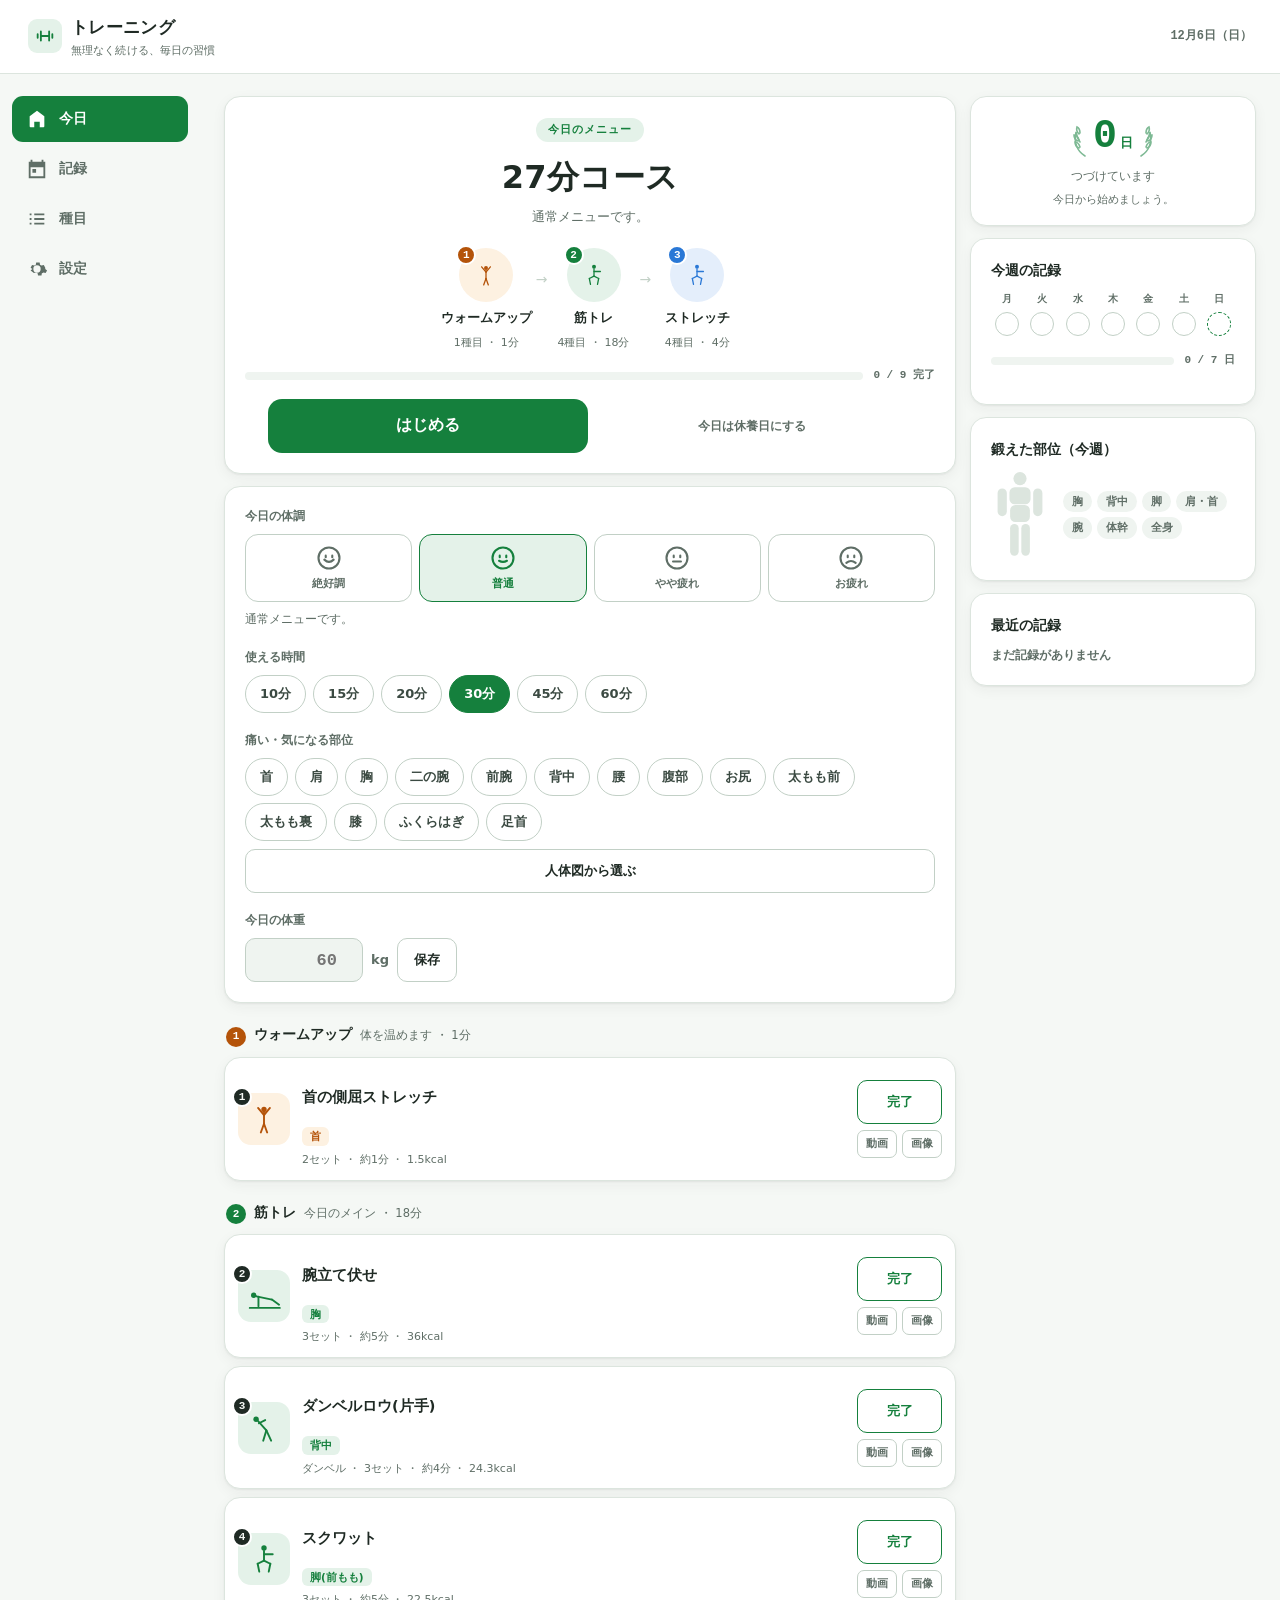
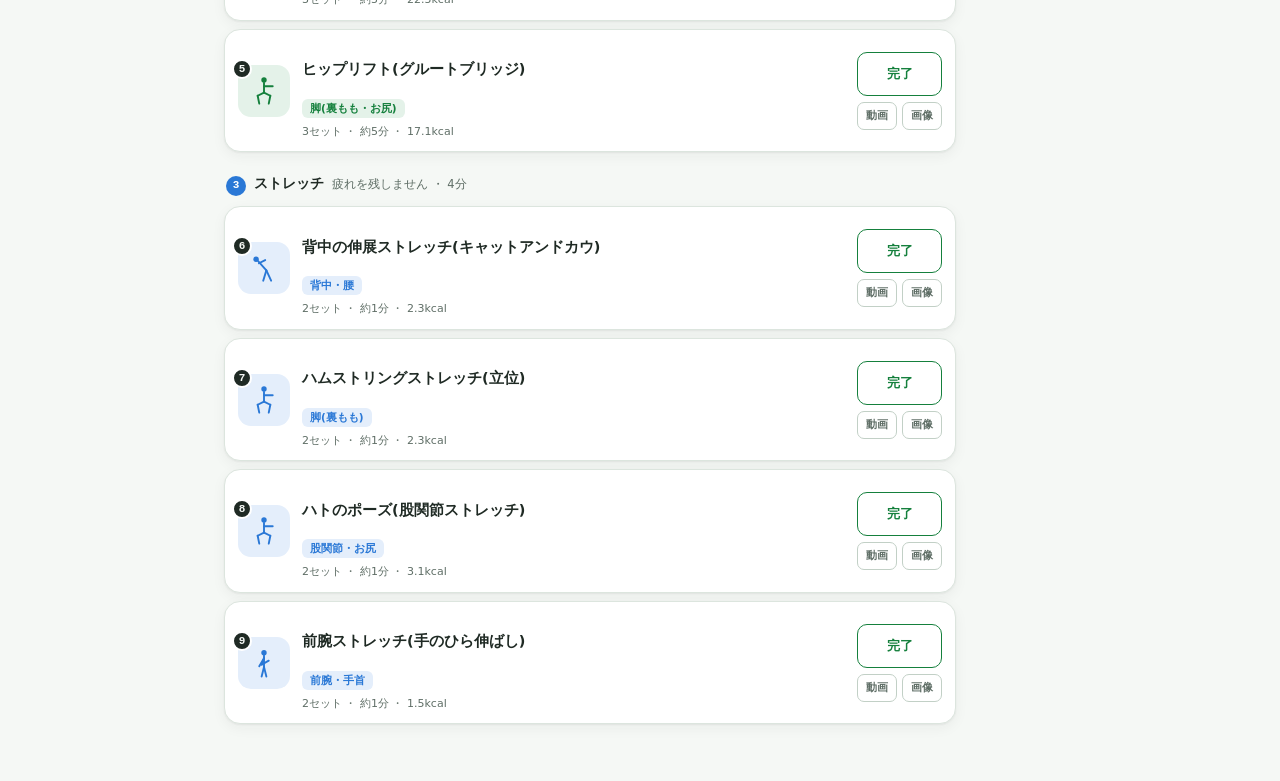
==== commit 1c0a547c: "update 2026-09-16 00:54" ====
--- a/index.html
+++ b/index.html
@@ -21,7 +21,7 @@
     if (t !== "light") document.documentElement.dataset.theme = t;
   } catch (e) { /* プライベートモード等では既定のライトのまま */ }
 </script>
-<link rel="stylesheet" href="css/style.css?v=20260913160555">
+<link rel="stylesheet" href="css/style.css?v=20260916005440">
 </head>
 <body>
 
@@ -53,6 +53,12 @@
       </span>
       <span class="nav__label">記録</span>
     </button>
+    <button type="button" class="nav__item" data-view="exercises">
+      <span class="nav__icon" aria-hidden="true">
+        <svg viewBox="0 0 24 24"><path d="M4 6h2v2H4zm0 5h2v2H4zm0 5h2v2H4zM9 6h11v2H9zm0 5h11v2H9zm0 5h11v2H9z"/></svg>
+      </span>
+      <span class="nav__label">種目</span>
+    </button>
     <button type="button" class="nav__item" data-view="settings">
       <span class="nav__icon" aria-hidden="true">
         <svg viewBox="0 0 24 24"><path d="M12 8a4 4 0 1 0 0 8 4 4 0 0 0 0-8zm9 4l2 1.5-1.6 2.8-2.4-.6a7.6 7.6 0 0 1-1.7 1l-.4 2.4h-3.8l-.4-2.4a7.6 7.6 0 0 1-1.7-1l-2.4.6L5 13.5 7 12l-2-1.5 1.6-2.8 2.4.6a7.6 7.6 0 0 1 1.7-1L11.1 5h3.8l.4 2.3c.6.25 1.2.6 1.7 1l2.4-.6L21 10.5z"/></svg>
@@ -225,6 +231,36 @@
     <!-- ============================================================ -->
     <!-- 設定                                                          -->
     <!-- ============================================================ -->
+    <!-- 種目一覧：いま何が登録されていて、自分のレベルで何が出るのかを確かめる場所 -->
+    <section class="view" id="view-exercises">
+
+      <section class="panel">
+        <div class="field">
+          <span class="field__label">種目をさがす</span>
+          <input type="search" id="ex-search" class="input input--search"
+                 placeholder="種目名・部位・道具で絞り込む" autocomplete="off">
+        </div>
+        <div class="field">
+          <span class="field__label">種類</span>
+          <div class="chip-row" id="ex-filter-type"></div>
+        </div>
+        <div class="field">
+          <span class="field__label">負荷レベル</span>
+          <div class="chip-row" id="ex-filter-level"></div>
+        </div>
+        <div class="field">
+          <span class="field__label">道具</span>
+          <div class="chip-row" id="ex-filter-equip"></div>
+        </div>
+        <p class="field__hint" id="ex-count"></p>
+      </section>
+
+      <section class="panel">
+        <div class="ex-catalog" id="ex-catalog"></div>
+      </section>
+
+    </section>
+
     <section class="view" id="view-settings">
       <section class="panel">
         <div class="field">
@@ -254,6 +290,12 @@
 
       <section class="panel">
         <h2 class="panel__title">表示</h2>
+        <div class="field">
+          <span class="field__label">体力レベル</span>
+          <div class="chip-row" id="chips-level"></div>
+          <p class="field__hint" id="level-hint"></p>
+        </div>
+
         <div class="field">
           <span class="field__label">配色</span>
           <div class="chip-row" id="chips-theme"></div>
@@ -419,6 +461,6 @@
 
 <div id="toast" class="toast" role="status" aria-live="polite"></div>
 
-<script type="module" src="js/app.js?v=20260913160555"></script>
+<script type="module" src="js/app.js?v=20260916005440"></script>
 </body>
 </html>
--- a/css/style.css
+++ b/css/style.css
@@ -170,7 +170,8 @@
 
 .nav {
   position: fixed; left: 0; right: 0; bottom: 0; z-index: 40;
-  display: grid; grid-template-columns: repeat(3, 1fr);
+  /* 項目数に合わせて自動で割る。増やしたときに直し忘れない */
+  display: grid; grid-auto-flow: column; grid-auto-columns: 1fr;
   background: var(--surface);
   border-top: 1px solid var(--border);
   padding-bottom: env(safe-area-inset-bottom, 0px);
@@ -1028,6 +1029,9 @@
   font-variant-numeric: tabular-nums;
 }
 .session__timer.is-urgent { color: var(--accent); }
+/* 読み上げ待ちで、まだ計測が始まっていない状態 */
+.session__timer.is-idle { color: var(--ink-muted); }
+.session__timer[hidden] { display: none; }
 
 .session__art { width: 104px; max-width: 34vw; margin-top: 4px; }
 .session__art svg { width: 100%; height: auto; display: block; }
@@ -1091,3 +1095,63 @@
   .session__panel { padding: 20px 20px 24px; gap: 14px; }
   .session__art { width: 140px; }
 }
+
+/* =========================================================================
+   種目一覧：登録されている種目と、その負荷レベルを確かめる画面
+   ========================================================================= */
+
+.input--search {
+  width: 100%; min-height: var(--tap); padding: 0 12px;
+  border: 1px solid var(--border-strong); border-radius: var(--radius-sm);
+  background: var(--surface); color: var(--ink);
+  font-size: 14px; font-family: inherit;
+}
+.input--search::placeholder { color: var(--ink-muted); }
+.input--search:focus { outline: 2px solid var(--accent); outline-offset: 1px; }
+
+.catalog__head {
+  margin: 18px 0 8px; font-size: 12px; font-weight: 700;
+  color: var(--ink-muted); letter-spacing: .04em;
+}
+.ex-catalog > .catalog__head:first-child { margin-top: 0; }
+
+.catalog { list-style: none; margin: 0; padding: 0; display: grid; gap: 6px; }
+
+.catalog__row {
+  display: flex; align-items: center; gap: 10px;
+  padding: 8px 10px; border-radius: var(--radius-sm);
+  background: var(--surface-2);
+}
+
+.catalog__art {
+  flex: none; width: 34px; height: 34px; border-radius: 9px;
+  background: var(--accent-wash); display: grid; place-items: center;
+}
+.catalog__art svg { width: 26px; height: 26px; }
+.catalog__art .pose__head { fill: var(--accent-strong); }
+.catalog__art .pose__line {
+  fill: none; stroke: var(--accent-strong); stroke-width: 2.4;
+  stroke-linecap: round; stroke-linejoin: round;
+}
+.catalog__row--stretch .catalog__art { background: var(--wash-cool); }
+.catalog__row--stretch .catalog__art .pose__head { fill: var(--tag-cool); }
+.catalog__row--stretch .catalog__art .pose__line { stroke: var(--tag-cool); }
+
+.catalog__body { flex: 1; min-width: 0; display: flex; flex-direction: column; gap: 2px; }
+.catalog__name {
+  font-size: 13px; font-weight: 700; color: var(--ink);
+  overflow-wrap: anywhere;
+}
+.catalog__meta { font-size: 11px; color: var(--ink-muted); }
+
+/* 負荷レベルの目盛り。数字だけだと大小の感覚が掴めない */
+.lv { flex: none; display: flex; gap: 3px; align-items: center; }
+.lv__dot {
+  width: 6px; height: 6px; border-radius: 50%;
+  background: var(--border-strong); display: block;
+}
+.lv__dot.is-on { background: var(--accent); }
+
+@media (min-width: 700px) {
+  .catalog { grid-template-columns: 1fr 1fr; }
+}
